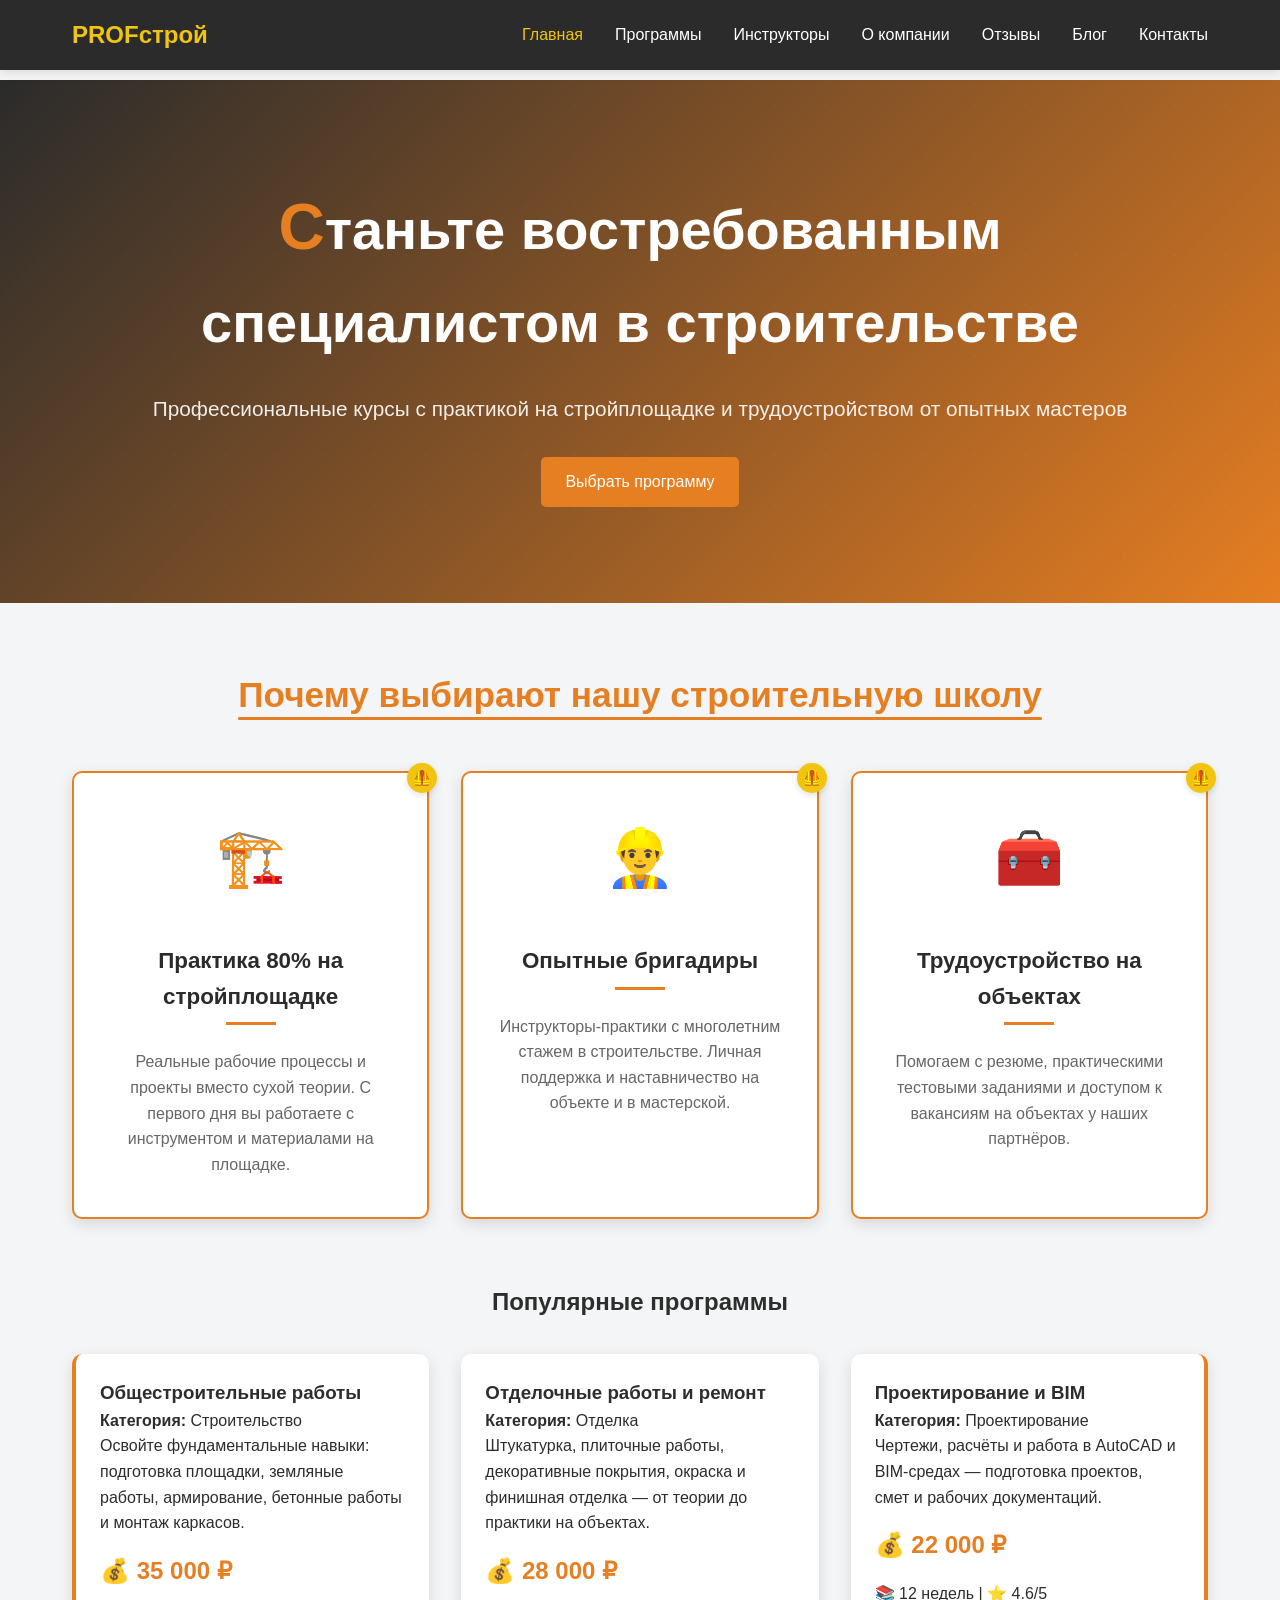
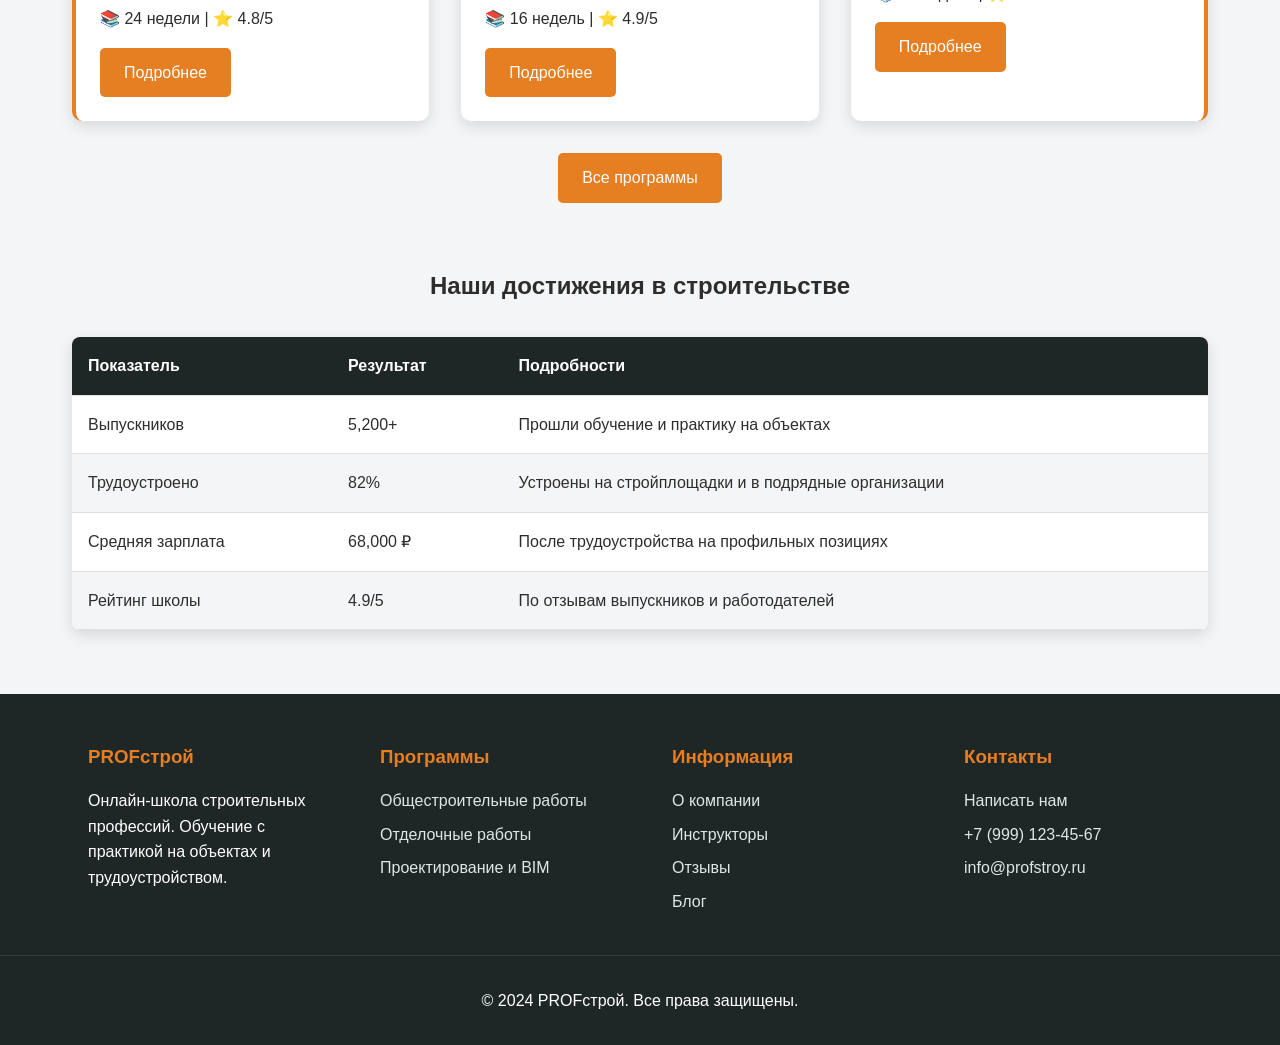
==== index.html @ 6a96ebad "first commit" ====
<!DOCTYPE html>
<html lang="ru">
<head>
    <meta charset="UTF-8">
    <meta name="viewport" content="width=device-width, initial-scale=1.0">
    <title>PROFстрой - Онлайн-школа строительных профессий</title>
    <link rel="stylesheet" href="css/style.css">
    <style>
        /* --- Цветовая схема: строительная / индустриальная --- */
        :root{
            --primary-color: #e67e22;        /* строительный оранжевый (акцент) */
            --primary-color-dark: #d35400;   /* hover для акцента */
            --secondary-color: #2b2b2b;      /* индустриальный тёмный (заголовки, хедер) */
            --footer-bg: #1f2626;            /* подвал, чуть глубже */
            --accent-color: #f1c40f;         /* строительный жёлтый (выделения/бейджи) */
            --accent-color-dark: #d4ac0d;
            --text-color: #2d2d2d;
            --background-color: #f4f5f6;
            --muted-color: #757575;
            --border-color: #e0e0e0;
            --shadow: rgba(0,0,0,0.12);
            --success-color: #27ae60;
        }

        /* Уникальные стили для главной страницы (оставлены как в твоём файле) */
        .hero {
            background: linear-gradient(135deg, var(--secondary-color) 0%, var(--primary-color) 100%);
            position: relative;
            overflow: hidden;
            color: #ffffff;
        }

        .hero::before {
            content: "";
            position: absolute;
            top: 0;
            left: 0;
            right: 0;
            bottom: 0;
            background: url('data:image/svg+xml,<svg xmlns="http://www.w3.org/2000/svg" viewBox="0 0 100 100"><circle cx="50" cy="50" r="2" fill="white" opacity="0.06"/></svg>');
            background-size: 50px 50px;
            mix-blend-mode: overlay;
        }

        .feature-card {
            border: 2px solid var(--primary-color);
            position: relative;
        }

        .feature-card::after {
            content: "🦺";
            position: absolute;
            top: -10px;
            right: -10px;
            background: var(--accent-color);
            color: #1f1f1f;
            border-radius: 50%;
            width: 30px;
            height: 30px;
            display: flex;
            align-items: center;
            justify-content: center;
            font-size: 0.9rem;
            box-shadow: 0 2px 6px rgba(0,0,0,0.12);
        }

        .btn-primary {
            animation: pulse 2s infinite;
            background: var(--primary-color);
            color: #fff;
            border-color: var(--primary-color);
        }

        .btn-primary:hover {
            background: var(--primary-color-dark);
            border-color: var(--primary-color-dark);
        }

        @keyframes pulse {
            0% { transform: scale(1); }
            50% { transform: scale(1.05); }
            100% { transform: scale(1); }
        }

        .features-section h2 {
            color: var(--primary-color);
            text-decoration: underline;
            text-underline-offset: 10px;
        }

        /* Оставляем хедер/логотип/меню как в исходнике (без принудительных переопределений) */
        .header { background: var(--secondary-color); }
        .logo { color: var(--accent-color); }
        .nav-menu a { color: #ffffff; }
        .nav-menu a:hover { color: var(--accent-color); }

        .course-card { background: #ffffff; color: var(--text-color); }
        .course-price { color: var(--primary-color); font-weight: 700; }
        .table th { background: var(--footer-bg); color: #fff; }
        .footer { background: var(--footer-bg); color: #fff; }
        .footer-section a { color: #dfe6e6; }
        .footer-section a:hover { color: var(--accent-color); }

        .btn { background: var(--primary-color); color: #fff; border-color: var(--primary-color); }
        .btn:hover { background: var(--primary-color-dark); }

        .hint { color: var(--muted-color); }
        .feature-icon { color: var(--secondary-color); }

        /* -------- Стили кнопки "Наверх" (минимальные, не трогают палитру) -------- */
        .scroll-top-btn {
            position: fixed;
            right: 18px;
            top: 50%;
            transform: translateY(-50%);
            z-index: 1000;
            width: 48px;
            height: 48px;
            border-radius: 50%;
            border: none;
            display: none;
            align-items: center;
            justify-content: center;
            background: var(--primary-color);
            color: #ffffff;
            box-shadow: 0 6px 18px rgba(0,0,0,0.16);
            cursor: pointer;
            font-size: 1.05rem;
            transition: transform 0.18s ease, opacity 0.18s ease;
        }
        .scroll-top-btn.visible {
            display: flex;
            opacity: 1;
        }
        .scroll-top-btn:hover {
            transform: translateY(-50%) scale(1.06);
            background: var(--primary-color-dark);
        }
        .scroll-top-btn:focus {
            outline: 3px solid var(--accent-color);
            outline-offset: 3px;
        }
        @media (max-width: 700px) {
            .scroll-top-btn {
                top: auto;
                bottom: 18px;
                transform: none;
            }
        }
    </style>
</head>
<body>
    <header class="header">
        <div class="nav-container">
            <div class="logo">PROFстрой</div>
            <nav>
                <ul class="nav-menu">
                    <li><a href="index.html" style="color: var(--accent-color);">Главная</a></li>
                    <li><a href="courses.html">Программы</a></li>
                    <li><a href="teachers.html">Инструкторы</a></li>
                    <li><a href="about.html">О компании</a></li>
                    <li><a href="reviews.html">Отзывы</a></li>
                    <li><a href="blog.html">Блог</a></li>
                    <li><a href="contacts.html">Контакты</a></li>
                </ul>
            </nav>
        </div>
    </header>

    <main class="main-content">

    <section class="hero">
        <div class="container">
            <h1>Станьте востребованным специалистом в строительстве</h1>
            <p>Профессиональные курсы с практикой на стройплощадке и трудоустройством от опытных мастеров</p>
            <a href="courses.html" class="btn btn-primary">Выбрать программу</a>
        </div>
    </section>

        <div class="container">
            <!-- Блок преимуществ -->
            <section class="features-section">
                <h2>Почему выбирают нашу строительную школу</h2>

                <div class="features-grid">
                    <div class="feature-card">
                        <div class="feature-icon">🏗️</div>
                        <h3>Практика 80% на стройплощадке</h3>
                        <p>Реальные рабочие процессы и проекты вместо сухой теории. С первого дня вы работаете с инструментом и материалами на площадке.</p>
                    </div>

                    <div class="feature-card">
                        <div class="feature-icon">👷‍♂️</div>
                        <h3>Опытные бригадиры</h3>
                        <p>Инструкторы-практики с многолетним стажем в строительстве. Личная поддержка и наставничество на объекте и в мастерской.</p>
                    </div>

                    <div class="feature-card">
                        <div class="feature-icon">🧰</div>
                        <h3>Трудоустройство на объектах</h3>
                        <p>Помогаем с резюме, практическими тестовыми заданиями и доступом к вакансиям на объектах у наших партнёров.</p>
                    </div>
                </div>
            </section>

            <!-- Популярные курсы -->
            <section id="popular-courses">
                <h2 style="text-align: center; margin: 3rem 0 2rem 0;">Популярные программы</h2>
                <div class="courses-grid">
                    <div class="course-card">
                        <h3>Общестроительные работы</h3>
                        <p><strong>Категория:</strong> Строительство</p>
                        <p>Освойте фундаментальные навыки: подготовка площадки, земляные работы, армирование, бетонные работы и монтаж каркасов.</p>
                        <div class="course-price">35 000 ₽</div>
                        <div>📚 24 недели | ⭐ 4.8/5</div>
                        <a href="course-construction.html" class="btn" style="margin-top: 1rem;">Подробнее</a>
                    </div>

                    <div class="course-card">
                        <h3>Отделочные работы и ремонт</h3>
                        <p><strong>Категория:</strong> Отделка</p>
                        <p>Штукатурка, плиточные работы, декоративные покрытия, окраска и финишная отделка — от теории до практики на объектах.</p>
                        <div class="course-price">28 000 ₽</div>
                        <div>📚 16 недель | ⭐ 4.9/5</div>
                        <a href="course-finishing.html" class="btn" style="margin-top: 1rem;">Подробнее</a>
                    </div>

                    <div class="course-card">
                        <h3>Проектирование и BIM</h3>
                        <p><strong>Категория:</strong> Проектирование</p>
                        <p>Чертежи, расчёты и работа в AutoCAD и BIM-средах — подготовка проектов, смет и рабочих документаций.</p>
                        <div class="course-price">22 000 ₽</div>
                        <div>📚 12 недель | ⭐ 4.6/5</div>
                        <a href="course-bim.html" class="btn" style="margin-top: 1rem;">Подробнее</a>
                    </div>
                </div>
                <div style="text-align: center; margin: 2rem 0;">
                    <a href="courses.html" class="btn">Все программы</a>
                </div>
            </section>

            <!-- Статистика в таблице -->
            <section style="margin: 4rem 0;">
                <h2 style="text-align: center; margin-bottom: 2rem;">Наши достижения в строительстве</h2>
                <table class="table">
                    <thead>
                        <tr>
                            <th>Показатель</th>
                            <th>Результат</th>
                            <th>Подробности</th>
                        </tr>
                    </thead>
                    <tbody>
                        <tr>
                            <td>Выпускников</td>
                            <td>5,200+</td>
                            <td>Прошли обучение и практику на объектах</td>
                        </tr>
                        <tr>
                            <td>Трудоустроено</td>
                            <td>82%</td>
                            <td>Устроены на стройплощадки и в подрядные организации</td>
                        </tr>
                        <tr>
                            <td>Средняя зарплата</td>
                            <td>68,000 ₽</td>
                            <td>После трудоустройства на профильных позициях</td>
                        </tr>
                        <tr>
                            <td>Рейтинг школы</td>
                            <td>4.9/5</td>
                            <td>По отзывам выпускников и работодателей</td>
                        </tr>
                    </tbody>
                </table>
            </section>
        </div>
    </main>

    <footer class="footer">
        <div class="footer-content">
            <div class="footer-section">
                <h3>PROFстрой</h3>
                <p>Онлайн-школа строительных профессий. Обучение с практикой на объектах и трудоустройством.</p>
            </div>
            <div class="footer-section">
                <h3>Программы</h3>
                <a href="course-construction.html">Общестроительные работы</a>
                <a href="course-finishing.html">Отделочные работы</a>
                <a href="course-bim.html">Проектирование и BIM</a>
            </div>
            <div class="footer-section">
                <h3>Информация</h3>
                <a href="about.html">О компании</a>
                <a href="teachers.html">Инструкторы</a>
                <a href="reviews.html">Отзывы</a>
                <a href="blog.html">Блог</a>
            </div>
            <div class="footer-section">
                <h3>Контакты</h3>
                <a href="contacts.html">Написать нам</a>
                <a href="tel:+79991234567">+7 (999) 123-45-67</a>
                <a href="mailto:info@profstroy.ru">info@profstroy.ru</a>
            </div>
        </div>
        <div class="footer-bottom">
            <p>&copy; 2024 PROFстрой. Все права защищены.</p>
        </div>
    </footer>

    <!-- Кнопка "Наверх" — фиксированная сбоку -->
    <button id="scrollTopBtn" class="scroll-top-btn" aria-label="Наверх" title="Наверх">
        ▲
    </button>

    <script>
        (function() {
            const btn = document.getElementById('scrollTopBtn');

            function toggleBtn() {
                if (window.scrollY > 200) {
                    btn.classList.add('visible');
                } else {
                    btn.classList.remove('visible');
                }
            }

            function scrollToTop() {
                window.scrollTo({ top: 0, behavior: 'smooth' });
            }

            window.addEventListener('scroll', toggleBtn, { passive: true });
            btn.addEventListener('click', scrollToTop);

            document.addEventListener('DOMContentLoaded', toggleBtn);
        })();
    </script>
</body>
</html>
---- css/style.css ----
﻿/* === Кастомные свойства (CSS variables) - вынесены наверх === */
:root {
    --primary-color: #3498db;        /* основной акцент (синий) */
    --primary-color-dark: #2980b9;   /* hover для primary */
    --secondary-color: #2c3e50;      /* фон шапки (тёмно-синий/серый) */
    --footer-bg: #34495e;            /* фон подвала (немного другая тональность) */
    --accent-color: #e74c3c;         /* акцент (красный) */
    --accent-color-dark: #c0392b;    /* hover для accent */
    --text-color: #333333;           /* основной текст */
    --background-color: #f8f9fa;     /* фон страницы */
    --muted-color: #7f8c8d;          /* подсказки и второстепенный текст */
    --muted-light: #bdc3c7;          /* вторичные ссылки */
    --border-color: #ecf0f1;         /* светлая граница */
    --shadow: rgba(0,0,0,0.1);       /* тень карточек */
    --success-color: #27ae60;        /* зелёный (успех) */
    --success-color-dark: #229954;   /* hover success */
    --warning-bg: #fff3cd;           /* предупреждение */
    --warning-border: #ffeaa7;       /* граница предупреждения */
    --hero-start: #667eea;           /* старт градиента героя */
    --hero-end: #764ba2;             /* конец градиента героя */
}

/* Сброс стилей и базовые настройки */
* {
    margin: 0;
    padding: 0;
    box-sizing: border-box;
}

body {
    font-family: 'Arial', sans-serif;
    line-height: 1.6;
    color: var(--text-color);
    background-color: var(--background-color);
}

/* Шапка */
.header {
    background: var(--secondary-color);
    color: white;
    padding: 1rem 0;
    position: fixed;
    width: 100%;
    top: 0;
    z-index: 1000;
    box-shadow: 0 2px 10px var(--shadow);
}

.nav-container {
    max-width: 1200px;
    margin: 0 auto;
    display: flex;
    justify-content: space-between;
    align-items: center;
    padding: 0 2rem;
}

.logo {
    font-size: 1.5rem;
    font-weight: bold;
    color: var(--primary-color);
}

.nav-menu {
    display: flex;
    list-style: none;
    gap: 2rem;
}

    .nav-menu a {
        color: white;
        text-decoration: none;
        transition: color 0.3s;
        font-weight: 500;
    }

        .nav-menu a:hover {
            color: var(--primary-color);
        }

/* Основной контент */
.main-content {
    margin-top: 80px;
    min-height: calc(100vh - 160px);
}

.container {
    max-width: 1200px;
    margin: 0 auto;
    padding: 0 2rem;
}

/* Подвал */
.footer {
    background: var(--footer-bg);
    color: white;
    padding: 3rem 0 2rem;
    margin-top: 4rem;
}

.footer-content {
    display: grid;
    grid-template-columns: repeat(4, 1fr);
    gap: 2rem;
    max-width: 1200px;
    margin: 0 auto;
    padding: 0 2rem;
}

.footer-section h3 {
    margin-bottom: 1rem;
    color: var(--primary-color);
}

.footer-section a {
    color: var(--muted-light);
    text-decoration: none;
    display: block;
    margin-bottom: 0.5rem;
}

    .footer-section a:hover {
        color: var(--primary-color);
    }

.footer-bottom {
    text-align: center;
    margin-top: 2rem;
    padding-top: 2rem;
    border-top: 1px solid rgba(255,255,255,0.08);
}

/* Кнопки */
.btn {
    display: inline-block;
    background: var(--primary-color);
    color: white;
    padding: 0.75rem 1.5rem;
    text-decoration: none;
    border-radius: 5px;
    border: none;
    cursor: pointer;
    transition: all 0.3s;
    font-weight: 500;
}

    .btn:hover {
        background: var(--primary-color-dark);
        transform: translateY(-2px);
    }

.btn-primary {
    background: var(--accent-color);
}

    .btn-primary:hover {
        background: var(--accent-color-dark);
    }

/* Карточки */
.courses-grid {
    display: grid;
    grid-template-columns: repeat(auto-fit, minmax(350px, 1fr));
    gap: 2rem;
    margin: 2rem 0;
}

.course-card {
    background: white;
    border-radius: 10px;
    padding: 1.5rem;
    box-shadow: 0 5px 15px var(--shadow);
    transition: transform 0.3s, box-shadow 0.3s;
}

    .course-card:hover {
        transform: translateY(-5px);
        box-shadow: 0 10px 25px rgba(0,0,0,0.15);
    }

.course-price {
    font-size: 1.5rem;
    font-weight: bold;
    color: var(--accent-color);
    margin: 1rem 0;
}

/* Таблицы */
.table {
    width: 100%;
    border-collapse: collapse;
    margin: 2rem 0;
    background: white;
    border-radius: 8px;
    overflow: hidden;
    box-shadow: 0 5px 15px var(--shadow);
}

    .table th,
    .table td {
        padding: 1rem;
        text-align: left;
        border-bottom: 1px solid var(--border-color);
    }

    .table th {
        background: var(--footer-bg);
        color: white;
        font-weight: 600;
    }

    .table tr:hover {
        background: var(--background-color);
    }

/* Статьи и текст */
.article {
    background: white;
    padding: 2rem;
    border-radius: 10px;
    box-shadow: 0 5px 15px var(--shadow);
    margin: 2rem 0;
}

    .article h1 {
        color: var(--secondary-color);
        margin-bottom: 1rem;
        font-size: 2.5rem;
    }

    .article h2 {
        color: var(--footer-bg);
        margin: 2rem 0 1rem 0;
        font-size: 1.8rem;
    }

    .article p {
        margin-bottom: 1rem;
        line-height: 1.8;
    }

    .article ul, .article ol {
        margin: 1rem 0 1rem 2rem;
    }

    .article li {
        margin-bottom: 0.5rem;
    }

/* Герой-секция */
.hero {
    background: linear-gradient(135deg, var(--hero-start) 0%, var(--hero-end) 100%);
    color: white;
    padding: 6rem 0;
    text-align: center;
    margin-bottom: 3rem;
}

    .hero h1 {
        font-size: 3.5rem;
        margin-bottom: 1.5rem;
    }

    .hero p {
        font-size: 1.3rem;
        margin-bottom: 2rem;
        opacity: 0.9;
    }

/* БЛОК ПРЕИМУЩЕСТВ */
.features-section {
    margin: 4rem 0;
    text-align: center;
}

    .features-section h2 {
        color: var(--secondary-color);
        font-size: 2.2rem;
        margin-bottom: 3rem;
        text-align: center;
    }

.features-grid {
    display: grid;
    grid-template-columns: repeat(3, 1fr);
    gap: 2rem;
    align-items: start;
}

.feature-card {
    text-align: center;
    padding: 2.5rem 2rem;
    background: white;
    border-radius: 10px;
    box-shadow: 0 5px 15px var(--shadow);
    transition: transform 0.3s, box-shadow 0.3s;
    height: 100%;
    display: flex;
    flex-direction: column;
    justify-content: flex-start;
}

    .feature-card:hover {
        transform: translateY(-5px);
        box-shadow: 0 10px 25px rgba(0,0,0,0.15);
    }

.feature-icon {
    font-size: 3.5rem;
    margin-bottom: 1.5rem;
    color: var(--primary-color);
}

.feature-card h3 {
    margin: 1rem 0;
    color: var(--secondary-color);
    font-size: 1.4rem;
    font-weight: 600;
}

.feature-card p {
    color: #666;
    line-height: 1.6;
    flex-grow: 1;
}

/* Фильтры */
.filters-sidebar {
    background: white;
    padding: 1.5rem;
    border-radius: 10px;
    box-shadow: 0 5px 15px var(--shadow);
    margin-bottom: 2rem;
}

.filter-group {
    margin-bottom: 1.5rem;
}

    .filter-group label {
        display: block;
        margin-bottom: 0.5rem;
        font-weight: bold;
        color: var(--secondary-color);
    }

    .filter-group select {
        width: 100%;
        padding: 0.75rem;
        border: 2px solid var(--border-color);
        border-radius: 5px;
        font-size: 1rem;
    }

/* Двухколоночный layout */
.two-column-layout {
    display: grid;
    grid-template-columns: 300px 1fr;
    gap: 3rem;
    margin: 2rem 0;
}

/* Стили для сортировки */
.sorting-active {
    background: var(--primary-color) !important;
    color: white !important;
}

.course-hidden {
    display: none;
}

.loading {
    opacity: 0.6;
    pointer-events: none;
}

/* Стили для кнопок сортировки */
.sort-buttons {
    display: flex;
    gap: 0.5rem;
    margin-bottom: 1rem;
    flex-wrap: wrap;
}

.sort-btn {
    background: #ecf0f1;
    border: 2px solid #bdc3c7;
    padding: 0.5rem 1rem;
    border-radius: 5px;
    cursor: pointer;
    transition: all 0.3s;
}

    .sort-btn:hover {
        background: #d5dbdb;
    }

    .sort-btn.active {
        background: var(--primary-color);
        color: white;
        border-color: var(--primary-color);
    }

/* Стили для счетчика */
.courses-count {
    background: var(--primary-color);
    color: white;
    padding: 0.25rem 0.75rem;
    border-radius: 15px;
    font-size: 0.9rem;
    margin-left: 0.5rem;
}

/* Адаптивность */
@media (max-width: 768px) {
    .nav-menu {
        flex-direction: column;
        gap: 1rem;
    }

    .two-column-layout {
        grid-template-columns: 1fr;
    }

    .footer-content {
        grid-template-columns: 1fr;
        text-align: center;
    }

    .hero h1 {
        font-size: 2.5rem;
    }

    .courses-grid {
        grid-template-columns: 1fr;
    }

    /* Адаптивность для блока преимуществ */
    .features-grid {
        grid-template-columns: 1fr;
        gap: 1.5rem;
    }

    .feature-card {
        padding: 2rem 1.5rem;
    }

    .feature-icon {
        font-size: 3rem;
    }
}

@media (max-width: 480px) {
    .container {
        padding: 0 1rem;
    }

    .nav-container {
        padding: 0 1rem;
    }

    .hero {
        padding: 4rem 0;
    }

        .hero h1 {
            font-size: 2rem;
        }

        .hero p {
            font-size: 1.1rem;
        }

    .feature-card {
        padding: 1.5rem 1rem;
    }

    .sort-buttons {
        flex-direction: column;
    }

    .sort-btn {
        text-align: center;
    }
}

/* Псевдоклассы */
a:hover {
    color: var(--primary-color);
}

input:focus, select:focus, textarea:focus {
    border-color: var(--primary-color);
    box-shadow: 0 0 0 2px rgba(52, 152, 219, 0.2);
}

.btn:disabled {
    background: #bdc3c7;
    cursor: not-allowed;
    transform: none;
}

    .btn:disabled:hover {
        background: #bdc3c7;
        transform: none;
    }

/* Структурные псевдоклассы */
.course-card:first-child {
    border-left: 4px solid var(--primary-color);
}

.course-card:last-child {
    border-right: 4px solid var(--primary-color);
}

.table tr:nth-child(even) {
    background: var(--background-color);
}

/* Идентификаторы с специфичными стилями */
#coursesCount {
    font-weight: bold;
    color: var(--accent-color);
}

#noCoursesMessage {
    background: var(--warning-bg);
    border: 1px solid var(--warning-border);
}

#applyFilters {
    background: var(--success-color);
}

    #applyFilters:hover {
        background: var(--success-color-dark);
    }

#resetFilters {
    background: #95a5a6;
}

    #resetFilters:hover {
        background: #7f8c8d;
    }

/* Дочерние и соседние селекторы */
.footer-content > .footer-section {
    padding: 0 1rem;
}

.nav-menu li + li {
    margin-left: 0;
}

/* Атрибутные селекторы */
input[type="email"], input[type="text"], input[type="tel"] {
    font-family: inherit;
}

select[multiple] {
    height: auto;
}

/* Псевдоэлементы */
.course-price::before {
    content: "💰 ";
}

.feature-card h3::after {
    content: "";
    display: block;
    width: 50px;
    height: 3px;
    background: var(--primary-color);
    margin: 0.5rem auto;
}

.hero h1::first-letter {
    font-size: 4rem;
    color: var(--primary-color);
}

/* Медиа-запросы для адаптивности */
@media (max-width: 1200px) {
    .container {
        max-width: 100%;
        padding: 0 1rem;
    }
}

@media (max-width: 992px) {
    .two-column-layout {
        grid-template-columns: 250px 1fr;
    }
}

/* Анимации и переходы */
@keyframes slideIn {
    from {
        opacity: 0;
        transform: translateY(20px);
    }

    to {
        opacity: 1;
        transform: translateY(0);
    }
}

.course-card {
    animation: slideIn 0.5s ease-out;
}

/* Стили для формы */
.form-group {
    margin-bottom: 1.5rem;
    position: relative;
}

    .form-group label {
        display: block;
        margin-bottom: 0.5rem;
        font-weight: bold;
        color: var(--secondary-color);
    }

    .form-group input,
    .form-group select,
    .form-group textarea {
        width: 100%;
        padding: 0.75rem;
        border: 2px solid var(--border-color);
        border-radius: 5px;
        font-size: 1rem;
        transition: border-color 0.3s, box-shadow 0.3s;
        font-family: inherit;
    }

        .form-group input:focus,
        .form-group select:focus,
        .form-group textarea:focus {
            border-color: var(--primary-color);
            box-shadow: 0 0 0 2px rgba(52, 152, 219, 0.2);
            outline: none;
        }

        .form-group input.error,
        .form-group select.error,
        .form-group textarea.error {
            border-color: var(--accent-color);
            box-shadow: 0 0 0 2px rgba(231, 76, 60, 0.2);
        }

        .form-group input.success,
        .form-group select.success,
        .form-group textarea.success {
            border-color: var(--success-color);
            box-shadow: 0 0 0 2px rgba(39, 174, 96, 0.2);
        }

/* Подсказки */
.hint {
    font-size: 0.8rem;
    color: var(--muted-color);
    margin-top: 0.25rem;
    margin-bottom: 0.25rem;
    line-height: 1.4;
}

/* Сообщения об ошибках */
.error-message {
    font-size: 0.8rem;
    color: var(--accent-color);
    margin-top: 0.25rem;
    min-height: 1rem;
    line-height: 1.4;
}

/* Индикатор загрузки */
.loading {
    opacity: 0.6;
    pointer-events: none;
    position: relative;
}

    .loading::after {
        content: "";
        position: absolute;
        top: 50%;
        left: 50%;
        width: 20px;
        height: 20px;
        margin: -10px 0 0 -10px;
        border: 2px solid #f3f3f3;
        border-top: 2px solid var(--primary-color);
        border-radius: 50%;
        animation: spin 1s linear infinite;
    }

@keyframes spin {
    0% {
        transform: rotate(0deg);
    }

    100% {
        transform: rotate(360deg);
    }
}

/* Сообщение об успехе */
.success-message {
    background: #d4edda;
    color: #155724;
    padding: 1rem;
    border-radius: 5px;
    border: 1px solid #c3e6cb;
    margin-top: 1rem;
    text-align: center;
}

/* Защита дубликатов стилей (оставлено специально) */
.btn:disabled {
    background: #bdc3c7 !important;
    cursor: not-allowed !important;
    transform: none !important;
}
    .btn:disabled:hover {
        background: #bdc3c7 !important;
        transform: none !important;
    }
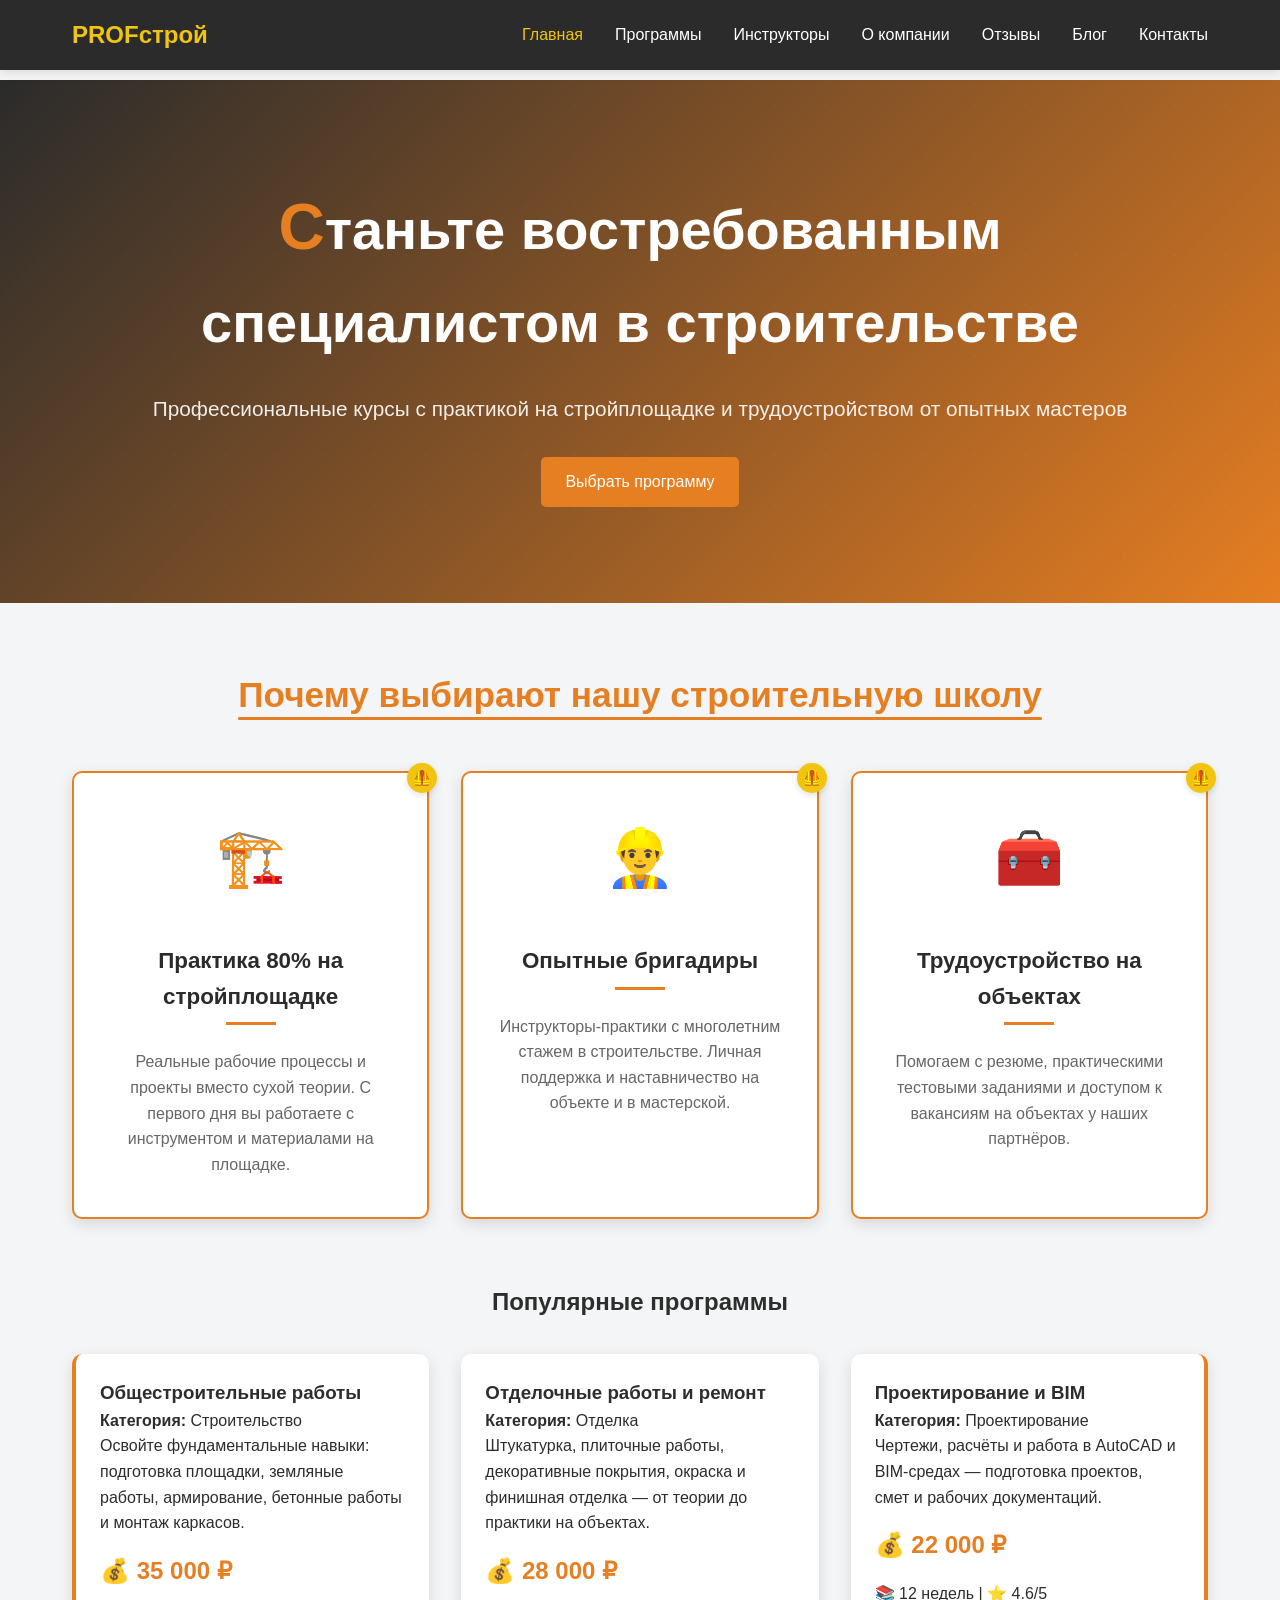
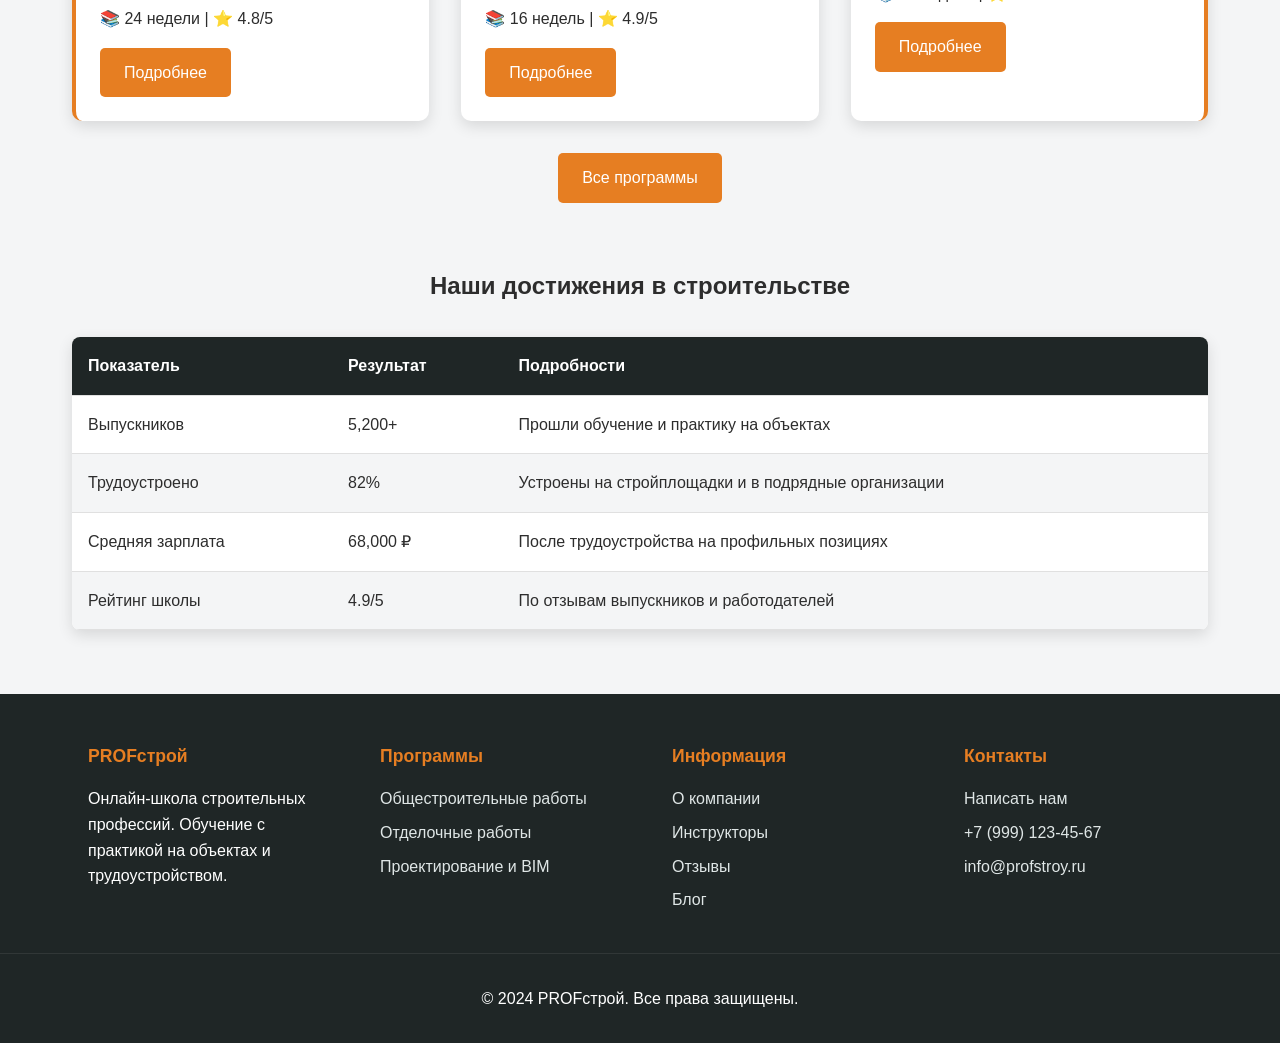
==== commit aea3cf60: "Improve semantic layout and externalize page styles" ====
--- a/index.html
+++ b/index.html
@@ -5,167 +5,25 @@
     <meta name="viewport" content="width=device-width, initial-scale=1.0">
     <title>PROFстрой - Онлайн-школа строительных профессий</title>
     <link rel="stylesheet" href="css/style.css">
-    <style>
-        /* --- Цветовая схема: строительная / индустриальная --- */
-        :root{
-            --primary-color: #e67e22;        /* строительный оранжевый (акцент) */
-            --primary-color-dark: #d35400;   /* hover для акцента */
-            --secondary-color: #2b2b2b;      /* индустриальный тёмный (заголовки, хедер) */
-            --footer-bg: #1f2626;            /* подвал, чуть глубже */
-            --accent-color: #f1c40f;         /* строительный жёлтый (выделения/бейджи) */
-            --accent-color-dark: #d4ac0d;
-            --text-color: #2d2d2d;
-            --background-color: #f4f5f6;
-            --muted-color: #757575;
-            --border-color: #e0e0e0;
-            --shadow: rgba(0,0,0,0.12);
-            --success-color: #27ae60;
-        }
-
-        /* Уникальные стили для главной страницы (оставлены как в твоём файле) */
-        .hero {
-            background: linear-gradient(135deg, var(--secondary-color) 0%, var(--primary-color) 100%);
-            position: relative;
-            overflow: hidden;
-            color: #ffffff;
-        }
-
-        .hero::before {
-            content: "";
-            position: absolute;
-            top: 0;
-            left: 0;
-            right: 0;
-            bottom: 0;
-            background: url('data:image/svg+xml,<svg xmlns="http://www.w3.org/2000/svg" viewBox="0 0 100 100"><circle cx="50" cy="50" r="2" fill="white" opacity="0.06"/></svg>');
-            background-size: 50px 50px;
-            mix-blend-mode: overlay;
-        }
-
-        .feature-card {
-            border: 2px solid var(--primary-color);
-            position: relative;
-        }
-
-        .feature-card::after {
-            content: "🦺";
-            position: absolute;
-            top: -10px;
-            right: -10px;
-            background: var(--accent-color);
-            color: #1f1f1f;
-            border-radius: 50%;
-            width: 30px;
-            height: 30px;
-            display: flex;
-            align-items: center;
-            justify-content: center;
-            font-size: 0.9rem;
-            box-shadow: 0 2px 6px rgba(0,0,0,0.12);
-        }
-
-        .btn-primary {
-            animation: pulse 2s infinite;
-            background: var(--primary-color);
-            color: #fff;
-            border-color: var(--primary-color);
-        }
-
-        .btn-primary:hover {
-            background: var(--primary-color-dark);
-            border-color: var(--primary-color-dark);
-        }
-
-        @keyframes pulse {
-            0% { transform: scale(1); }
-            50% { transform: scale(1.05); }
-            100% { transform: scale(1); }
-        }
-
-        .features-section h2 {
-            color: var(--primary-color);
-            text-decoration: underline;
-            text-underline-offset: 10px;
-        }
-
-        /* Оставляем хедер/логотип/меню как в исходнике (без принудительных переопределений) */
-        .header { background: var(--secondary-color); }
-        .logo { color: var(--accent-color); }
-        .nav-menu a { color: #ffffff; }
-        .nav-menu a:hover { color: var(--accent-color); }
-
-        .course-card { background: #ffffff; color: var(--text-color); }
-        .course-price { color: var(--primary-color); font-weight: 700; }
-        .table th { background: var(--footer-bg); color: #fff; }
-        .footer { background: var(--footer-bg); color: #fff; }
-        .footer-section a { color: #dfe6e6; }
-        .footer-section a:hover { color: var(--accent-color); }
-
-        .btn { background: var(--primary-color); color: #fff; border-color: var(--primary-color); }
-        .btn:hover { background: var(--primary-color-dark); }
-
-        .hint { color: var(--muted-color); }
-        .feature-icon { color: var(--secondary-color); }
-
-        /* -------- Стили кнопки "Наверх" (минимальные, не трогают палитру) -------- */
-        .scroll-top-btn {
-            position: fixed;
-            right: 18px;
-            top: 50%;
-            transform: translateY(-50%);
-            z-index: 1000;
-            width: 48px;
-            height: 48px;
-            border-radius: 50%;
-            border: none;
-            display: none;
-            align-items: center;
-            justify-content: center;
-            background: var(--primary-color);
-            color: #ffffff;
-            box-shadow: 0 6px 18px rgba(0,0,0,0.16);
-            cursor: pointer;
-            font-size: 1.05rem;
-            transition: transform 0.18s ease, opacity 0.18s ease;
-        }
-        .scroll-top-btn.visible {
-            display: flex;
-            opacity: 1;
-        }
-        .scroll-top-btn:hover {
-            transform: translateY(-50%) scale(1.06);
-            background: var(--primary-color-dark);
-        }
-        .scroll-top-btn:focus {
-            outline: 3px solid var(--accent-color);
-            outline-offset: 3px;
-        }
-        @media (max-width: 700px) {
-            .scroll-top-btn {
-                top: auto;
-                bottom: 18px;
-                transform: none;
-            }
-        }
-    </style>
+    <link rel="stylesheet" href="css/index.css">
 </head>
 <body>
     <header class="header">
-        <div class="nav-container">
-            <div class="logo">PROFстрой</div>
-            <nav>
-                <ul class="nav-menu">
-                    <li><a href="index.html" style="color: var(--accent-color);">Главная</a></li>
+    <div class="nav-container">
+        <a class="logo" href="index.html" aria-label="PROFстрой — на главную">PROFстрой</a>
+        <nav aria-label="Основная навигация">
+            <ul class="nav-menu">
+                    <li><a href="index.html" class="active" aria-current="page">Главная</a></li>
                     <li><a href="courses.html">Программы</a></li>
                     <li><a href="teachers.html">Инструкторы</a></li>
                     <li><a href="about.html">О компании</a></li>
                     <li><a href="reviews.html">Отзывы</a></li>
                     <li><a href="blog.html">Блог</a></li>
                     <li><a href="contacts.html">Контакты</a></li>
-                </ul>
-            </nav>
-        </div>
-    </header>
+            </ul>
+        </nav>
+    </div>
+</header>
 
     <main class="main-content">
 
@@ -278,35 +136,37 @@
     </main>
 
     <footer class="footer">
-        <div class="footer-content">
-            <div class="footer-section">
-                <h3>PROFстрой</h3>
-                <p>Онлайн-школа строительных профессий. Обучение с практикой на объектах и трудоустройством.</p>
-            </div>
-            <div class="footer-section">
-                <h3>Программы</h3>
-                <a href="course-construction.html">Общестроительные работы</a>
-                <a href="course-finishing.html">Отделочные работы</a>
-                <a href="course-bim.html">Проектирование и BIM</a>
-            </div>
-            <div class="footer-section">
-                <h3>Информация</h3>
-                <a href="about.html">О компании</a>
-                <a href="teachers.html">Инструкторы</a>
-                <a href="reviews.html">Отзывы</a>
-                <a href="blog.html">Блог</a>
-            </div>
-            <div class="footer-section">
-                <h3>Контакты</h3>
+    <div class="footer-content">
+        <section class="footer-section" aria-labelledby="footer-brand-title">
+            <h2 id="footer-brand-title">PROFстрой</h2>
+            <p>Онлайн-школа строительных профессий. Обучение с практикой на объектах и трудоустройством.</p>
+        </section>
+        <section class="footer-section" aria-labelledby="footer-courses-title">
+            <h2 id="footer-courses-title">Программы</h2>
+            <a href="course-construction.html">Общестроительные работы</a>
+            <a href="course-finishing.html">Отделочные работы</a>
+            <a href="course-bim.html">Проектирование и BIM</a>
+        </section>
+        <section class="footer-section" aria-labelledby="footer-info-title">
+            <h2 id="footer-info-title">Информация</h2>
+            <a href="about.html">О компании</a>
+            <a href="teachers.html">Инструкторы</a>
+            <a href="reviews.html">Отзывы</a>
+            <a href="blog.html">Блог</a>
+        </section>
+        <section class="footer-section" aria-labelledby="footer-contacts-title">
+            <h2 id="footer-contacts-title">Контакты</h2>
+            <address>
                 <a href="contacts.html">Написать нам</a>
                 <a href="tel:+79991234567">+7 (999) 123-45-67</a>
                 <a href="mailto:info@profstroy.ru">info@profstroy.ru</a>
-            </div>
-        </div>
-        <div class="footer-bottom">
-            <p>&copy; 2024 PROFстрой. Все права защищены.</p>
-        </div>
-    </footer>
+            </address>
+        </section>
+    </div>
+    <div class="footer-bottom">
+        <p>&copy; 2024 PROFстрой. Все права защищены.</p>
+    </div>
+</footer>
 
     <!-- Кнопка "Наверх" — фиксированная сбоку -->
     <button id="scrollTopBtn" class="scroll-top-btn" aria-label="Наверх" title="Наверх">
--- a/css/style.css
+++ b/css/style.css
@@ -1,4 +1,4 @@
-﻿/* === Кастомные свойства (CSS variables) - вынесены наверх === */
+/* === Кастомные свойства (CSS variables) - вынесены наверх === */
 :root {
     --primary-color: #3498db;        /* основной акцент (синий) */
     --primary-color-dark: #2980b9;   /* hover для primary */
@@ -731,3 +731,22 @@
         background: #bdc3c7 !important;
         transform: none !important;
     }
+
+
+.logo {
+    text-decoration: none;
+}
+
+.nav-menu a.active {
+    color: var(--accent-color);
+}
+
+.footer-section h2 {
+    margin-bottom: 1rem;
+    color: var(--primary-color);
+    font-size: 1.1rem;
+}
+
+.footer-section address {
+    font-style: normal;
+}
--- a/css/index.css
+++ b/css/index.css
@@ -0,0 +1,141 @@
+/* --- Цветовая схема: строительная / индустриальная --- */
+        :root{
+            --primary-color: #e67e22;        /* строительный оранжевый (акцент) */
+            --primary-color-dark: #d35400;   /* hover для акцента */
+            --secondary-color: #2b2b2b;      /* индустриальный тёмный (заголовки, хедер) */
+            --footer-bg: #1f2626;            /* подвал, чуть глубже */
+            --accent-color: #f1c40f;         /* строительный жёлтый (выделения/бейджи) */
+            --accent-color-dark: #d4ac0d;
+            --text-color: #2d2d2d;
+            --background-color: #f4f5f6;
+            --muted-color: #757575;
+            --border-color: #e0e0e0;
+            --shadow: rgba(0,0,0,0.12);
+            --success-color: #27ae60;
+        }
+
+        /* Уникальные стили для главной страницы (оставлены как в твоём файле) */
+        .hero {
+            background: linear-gradient(135deg, var(--secondary-color) 0%, var(--primary-color) 100%);
+            position: relative;
+            overflow: hidden;
+            color: #ffffff;
+        }
+
+        .hero::before {
+            content: "";
+            position: absolute;
+            top: 0;
+            left: 0;
+            right: 0;
+            bottom: 0;
+            background: url('data:image/svg+xml,<svg xmlns="http://www.w3.org/2000/svg" viewBox="0 0 100 100"><circle cx="50" cy="50" r="2" fill="white" opacity="0.06"/></svg>');
+            background-size: 50px 50px;
+            mix-blend-mode: overlay;
+        }
+
+        .feature-card {
+            border: 2px solid var(--primary-color);
+            position: relative;
+        }
+
+        .feature-card::after {
+            content: "🦺";
+            position: absolute;
+            top: -10px;
+            right: -10px;
+            background: var(--accent-color);
+            color: #1f1f1f;
+            border-radius: 50%;
+            width: 30px;
+            height: 30px;
+            display: flex;
+            align-items: center;
+            justify-content: center;
+            font-size: 0.9rem;
+            box-shadow: 0 2px 6px rgba(0,0,0,0.12);
+        }
+
+        .btn-primary {
+            animation: pulse 2s infinite;
+            background: var(--primary-color);
+            color: #fff;
+            border-color: var(--primary-color);
+        }
+
+        .btn-primary:hover {
+            background: var(--primary-color-dark);
+            border-color: var(--primary-color-dark);
+        }
+
+        @keyframes pulse {
+            0% { transform: scale(1); }
+            50% { transform: scale(1.05); }
+            100% { transform: scale(1); }
+        }
+
+        .features-section h2 {
+            color: var(--primary-color);
+            text-decoration: underline;
+            text-underline-offset: 10px;
+        }
+
+        /* Оставляем хедер/логотип/меню как в исходнике (без принудительных переопределений) */
+        .header { background: var(--secondary-color); }
+        .logo { color: var(--accent-color); }
+        .nav-menu a { color: #ffffff; }
+        .nav-menu a:hover { color: var(--accent-color); }
+
+        .course-card { background: #ffffff; color: var(--text-color); }
+        .course-price { color: var(--primary-color); font-weight: 700; }
+        .table th { background: var(--footer-bg); color: #fff; }
+        .footer { background: var(--footer-bg); color: #fff; }
+        .footer-section a { color: #dfe6e6; }
+        .footer-section a:hover { color: var(--accent-color); }
+
+        .btn { background: var(--primary-color); color: #fff; border-color: var(--primary-color); }
+        .btn:hover { background: var(--primary-color-dark); }
+
+        .hint { color: var(--muted-color); }
+        .feature-icon { color: var(--secondary-color); }
+
+        /* -------- Стили кнопки "Наверх" (минимальные, не трогают палитру) -------- */
+        .scroll-top-btn {
+            position: fixed;
+            right: 18px;
+            top: 50%;
+            transform: translateY(-50%);
+            z-index: 1000;
+            width: 48px;
+            height: 48px;
+            border-radius: 50%;
+            border: none;
+            display: none;
+            align-items: center;
+            justify-content: center;
+            background: var(--primary-color);
+            color: #ffffff;
+            box-shadow: 0 6px 18px rgba(0,0,0,0.16);
+            cursor: pointer;
+            font-size: 1.05rem;
+            transition: transform 0.18s ease, opacity 0.18s ease;
+        }
+        .scroll-top-btn.visible {
+            display: flex;
+            opacity: 1;
+        }
+        .scroll-top-btn:hover {
+            transform: translateY(-50%) scale(1.06);
+            background: var(--primary-color-dark);
+        }
+        .scroll-top-btn:focus {
+            outline: 3px solid var(--accent-color);
+            outline-offset: 3px;
+        }
+        @media (max-width: 700px) {
+            .scroll-top-btn {
+                top: auto;
+                bottom: 18px;
+                transform: none;
+            }
+        }
